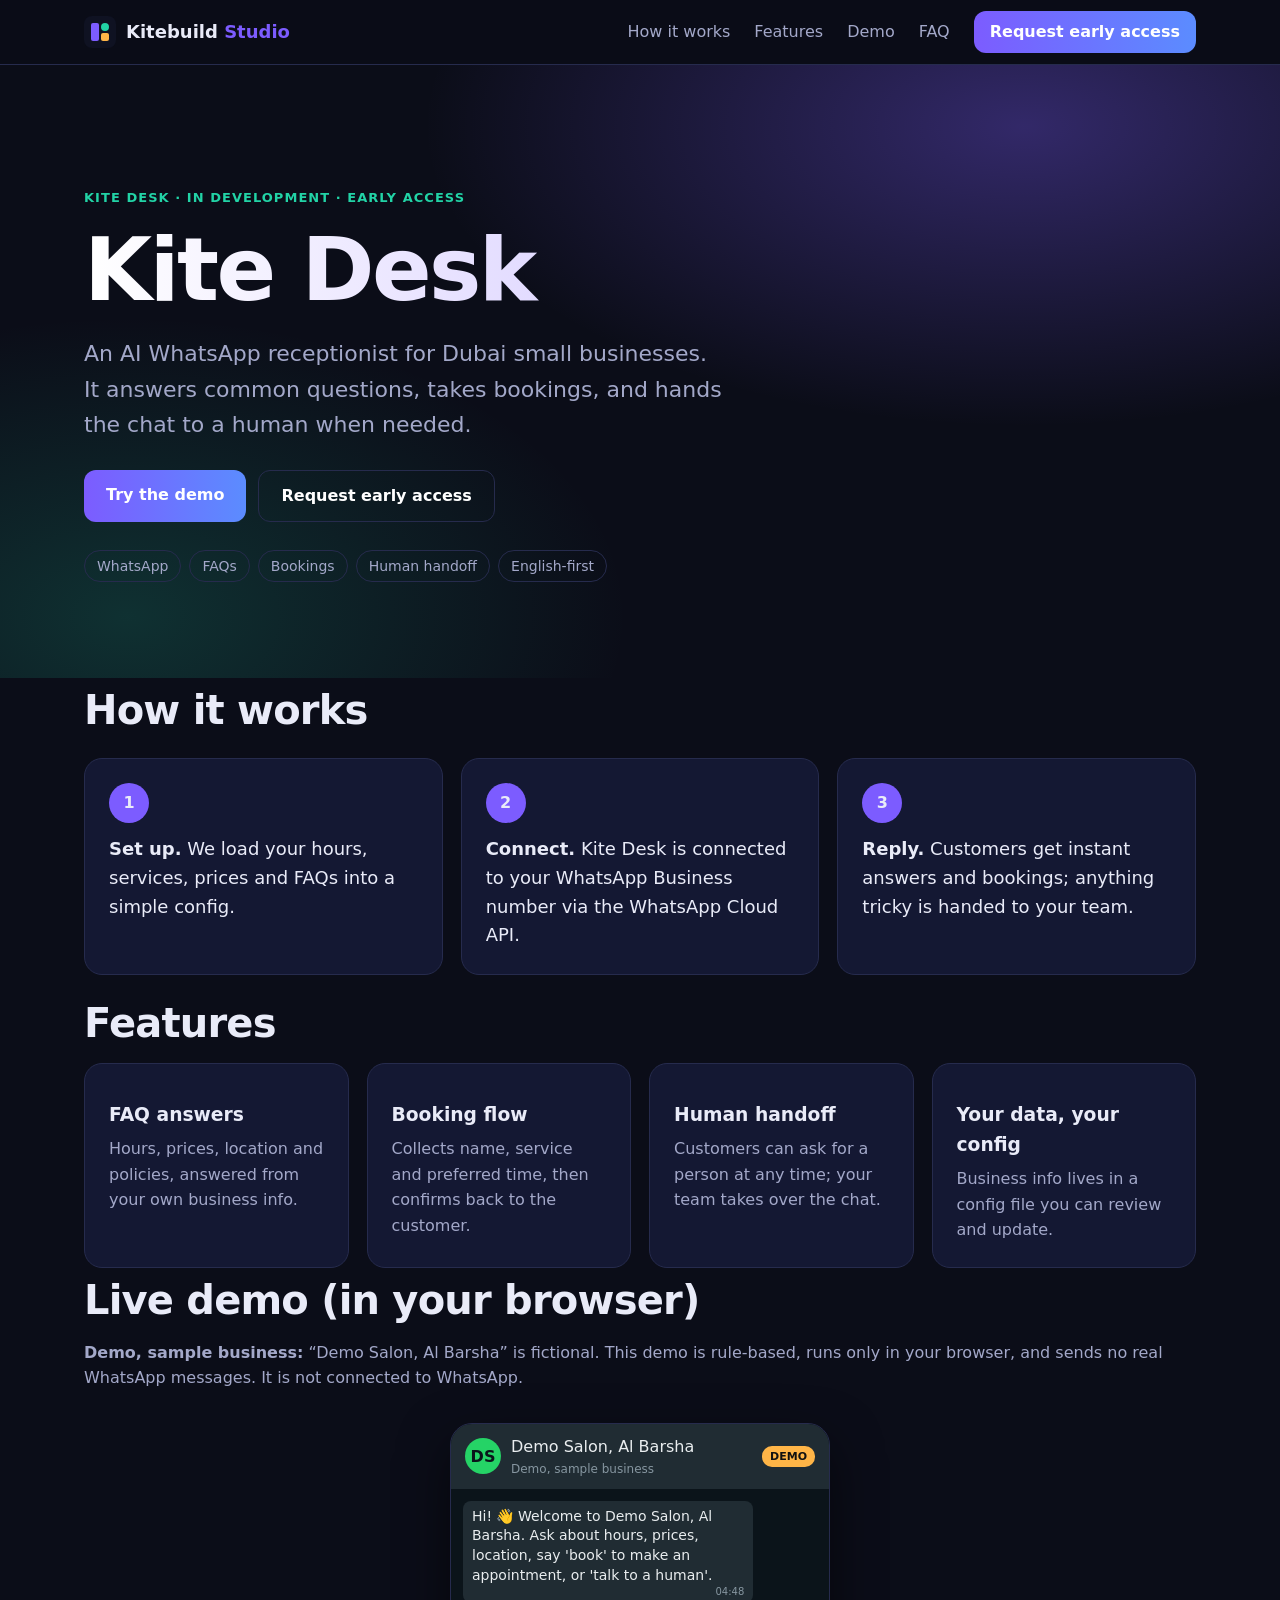
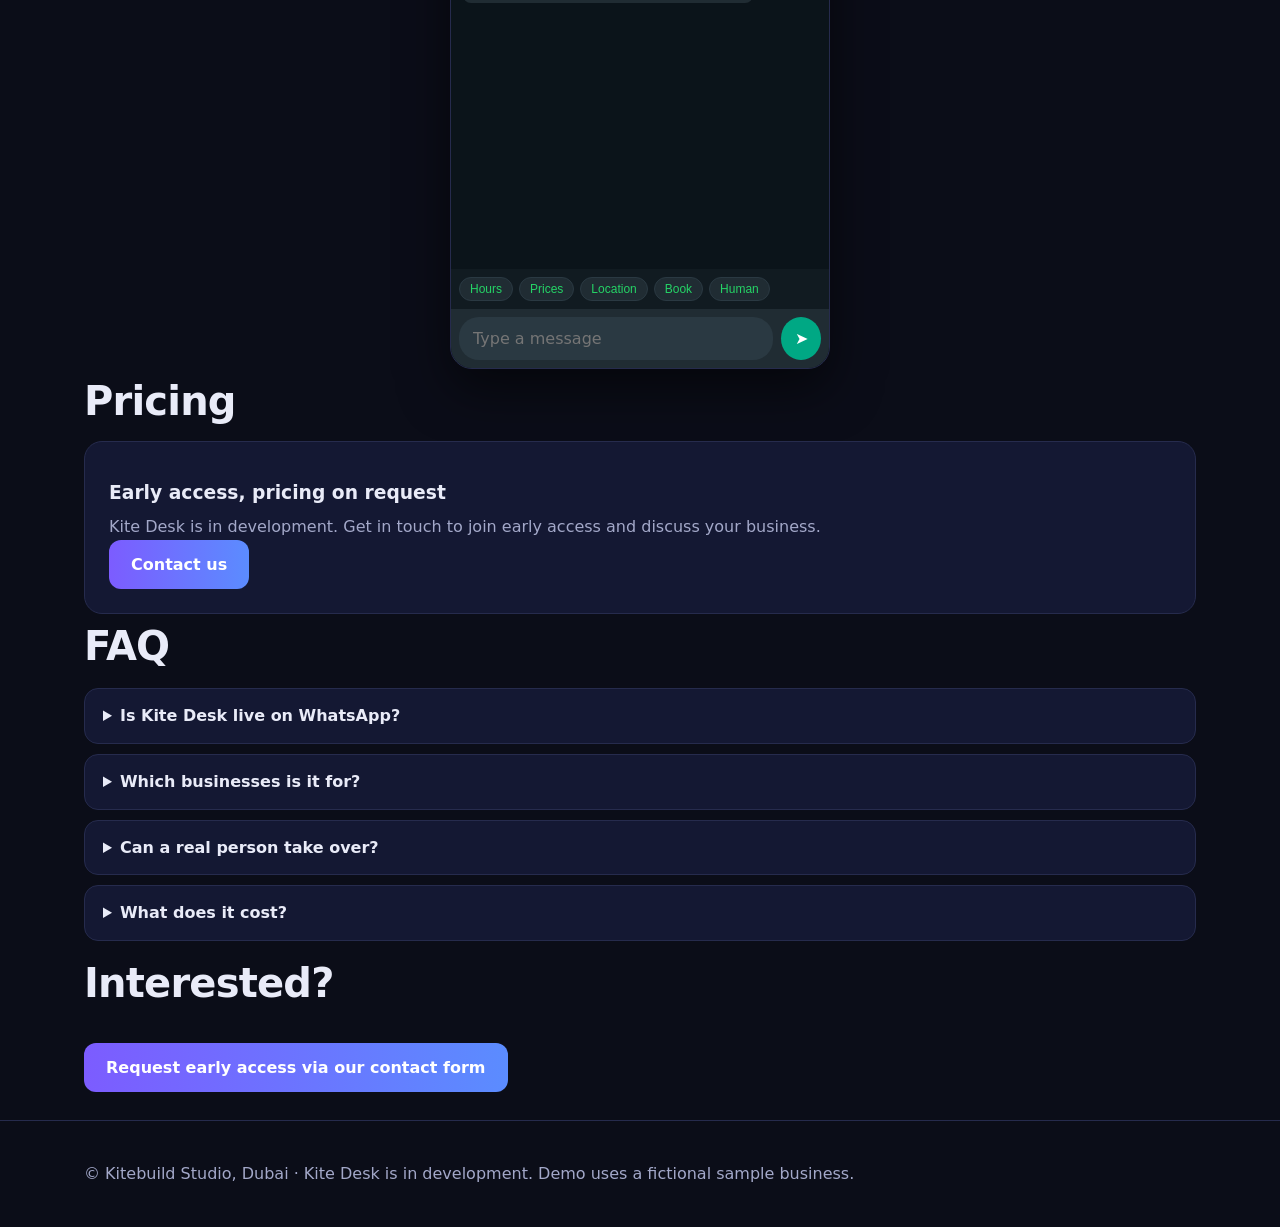
==== kite-desk/index.html @ f9557891 "Add Kite Desk product page" ====
<!doctype html><html lang="en"><head><meta charset="utf-8"><meta name="viewport" content="width=device-width,initial-scale=1">
<title>Kite Desk: AI WhatsApp receptionist (early access) | Kitebuild Studio</title>
<meta name="description" content="Kite Desk by Kitebuild Studio: an AI WhatsApp receptionist for Dubai small businesses. In development, early access.">
<link rel="icon" href="../favicon.svg" type="image/svg+xml"><link rel="stylesheet" href="../assets/style.css"><link rel="stylesheet" href="demo.css">
</head><body>
<a class="skip" href="#main">Skip to content</a>
<header class="nav"><div class="wrap navin">
 <a href="../" class="brand" aria-label="Kitebuild Studio home"><img src="../assets/mark.svg" alt="" width="32" height="32"><span>Kitebuild <b>Studio</b></span></a>
 <nav id="links" aria-label="Main"><a href="#how">How it works</a><a href="#features">Features</a><a href="#demo">Demo</a><a href="#faq">FAQ</a><a class="btn sm" href="../#contact">Request early access</a></nav>
</div></header>
<main id="main">
<section class="hero"><div class="wrap">
 <p class="eyebrow">Kite Desk · In development · Early access</p>
 <h1>Kite Desk</h1>
 <p class="lead">An AI WhatsApp receptionist for Dubai small businesses. It answers common questions, takes bookings, and hands the chat to a human when needed.</p>
 <div class="ctas"><a class="btn" href="#demo">Try the demo</a><a class="btn ghost" href="../#contact">Request early access</a></div>
 <ul class="chips"><li>WhatsApp</li><li>FAQs</li><li>Bookings</li><li>Human handoff</li><li>English-first</li></ul>
</div></section>
<section id="how" class="wrap"><h2>How it works</h2>
<ol class="steps"><li><b>1</b><p><strong>Set up.</strong> We load your hours, services, prices and FAQs into a simple config.</p></li><li><b>2</b><p><strong>Connect.</strong> Kite Desk is connected to your WhatsApp Business number via the WhatsApp Cloud API.</p></li><li><b>3</b><p><strong>Reply.</strong> Customers get instant answers and bookings; anything tricky is handed to your team.</p></li></ol></section>
<section id="features" class="wrap"><h2>Features</h2><div class="grid">
<article class="card"><h3>FAQ answers</h3><p>Hours, prices, location and policies, answered from your own business info.</p></article>
<article class="card"><h3>Booking flow</h3><p>Collects name, service and preferred time, then confirms back to the customer.</p></article>
<article class="card"><h3>Human handoff</h3><p>Customers can ask for a person at any time; your team takes over the chat.</p></article>
<article class="card"><h3>Your data, your config</h3><p>Business info lives in a config file you can review and update.</p></article>
</div></section>
<section id="demo" class="wrap"><h2>Live demo (in your browser)</h2>
<p class="sub"><b>Demo, sample business:</b> “Demo Salon, Al Barsha” is fictional. This demo is rule-based, runs only in your browser, and sends no real WhatsApp messages. It is not connected to WhatsApp.</p>
<div class="kd-phone" role="region" aria-label="Kite Desk chat demo">
 <div class="kd-head"><div class="kd-av">DS</div><div>Demo Salon, Al Barsha<small>Demo, sample business</small></div><span class="kd-badge">DEMO</span></div>
 <div id="kd-log" aria-live="polite"></div>
 <div class="kd-quick"><button type="button" data-kd-quick="What are your hours?">Hours</button><button type="button" data-kd-quick="Prices?">Prices</button><button type="button" data-kd-quick="Where are you located?">Location</button><button type="button" data-kd-quick="I want to book">Book</button><button type="button" data-kd-quick="Talk to a human">Human</button></div>
 <form id="kd-form"><input id="kd-input" autocomplete="off" placeholder="Type a message" aria-label="Message"><button aria-label="Send">➤</button></form>
</div></section>
<section id="pricing" class="wrap"><h2>Pricing</h2><div class="card"><h3>Early access, pricing on request</h3><p>Kite Desk is in development. Get in touch to join early access and discuss your business.</p><p><a class="btn" href="../#contact">Contact us</a></p></div></section>
<section id="faq" class="wrap"><h2>FAQ</h2>
<details><summary>Is Kite Desk live on WhatsApp?</summary><p>Not yet. Kite Desk is in development and offered as early access. The demo above runs only in your browser.</p></details>
<details><summary>Which businesses is it for?</summary><p>Small Dubai businesses that get repeat questions and bookings on WhatsApp: salons, clinics, studios, workshops.</p></details>
<details><summary>Can a real person take over?</summary><p>Yes. Handoff to a human is a core feature.</p></details>
<details><summary>What does it cost?</summary><p>Early access, pricing on request.</p></details>
</section>
<section class="wrap"><h2>Interested?</h2><p class="ctas"><a class="btn" href="../#contact">Request early access via our contact form</a></p></section>
</main>
<footer class="foot"><div class="wrap"><p>© Kitebuild Studio, Dubai · Kite Desk is in development. Demo uses a fictional sample business.</p></div></footer>
<script src="demo.js"></script></body></html>
---- assets/style.css ----
:root{--bg:#0b0d18;--p:#141833;--l:#262b4d;--t:#e9ebf8;--m:#a3a8c9;--a:#7c5cff;--g:#22d3a6;--o:#ffb547}
*{box-sizing:border-box}html{scroll-behavior:smooth}
body{margin:0;font:16px/1.6 system-ui,-apple-system,"Segoe UI",Inter,Roboto,sans-serif;background:var(--bg);color:var(--t)}
a{color:var(--g)}img{max-width:100%;height:auto;display:block}
.wrap{max-width:1160px;margin:0 auto;padding:0 24px}
.skip{position:absolute;left:-999px}.skip:focus{left:8px;top:8px;background:#fff;color:#000;padding:8px;z-index:9}
:focus-visible{outline:3px solid var(--o);outline-offset:2px}
.nav{position:sticky;top:0;z-index:5;background:rgba(11,13,24,.85);backdrop-filter:blur(10px);border-bottom:1px solid var(--l)}
.navin{display:flex;align-items:center;justify-content:space-between;height:64px}
.brand{display:flex;gap:10px;align-items:center;color:var(--t);text-decoration:none;font-weight:600;font-size:18px}.brand b{color:var(--a)}
nav a{color:var(--m);text-decoration:none;margin-left:24px}nav a:hover{color:var(--t)}
.menu{display:none;background:none;border:1px solid var(--l);color:var(--t);font-size:20px;border-radius:8px;padding:4px 10px}
.btn{display:inline-block;background:linear-gradient(90deg,var(--a),#5b8cff);color:#fff!important;padding:12px 22px;border-radius:12px;text-decoration:none;font-weight:600;border:0;cursor:pointer;font-size:16px}
.btn.ghost{background:transparent;border:1px solid var(--l)}.btn.sm{padding:8px 16px}
.hero{padding:110px 0 80px;background:radial-gradient(600px 300px at 80% 10%,rgba(124,92,255,.35),transparent),radial-gradient(500px 300px at 10% 90%,rgba(34,211,166,.18),transparent)}
.eyebrow{color:var(--g);font-weight:600;letter-spacing:.08em;text-transform:uppercase;font-size:13px}
h1{font-size:clamp(44px,8vw,88px);line-height:1;margin:.2em 0;letter-spacing:-.03em;background:linear-gradient(90deg,#fff,#b9a8ff);-webkit-background-clip:text;background-clip:text;color:transparent}
.lead{font-size:clamp(18px,2.2vw,22px);color:var(--m);max-width:640px}
.ctas{display:flex;gap:12px;flex-wrap:wrap;margin:28px 0}
.chips{list-style:none;padding:0;display:flex;flex-wrap:wrap;gap:8px}.chips li{border:1px solid var(--l);border-radius:99px;padding:4px 12px;color:var(--m);font-size:14px}
section{padding:72px 0}h2{font-size:clamp(28px,4vw,40px);margin:0 0 8px;letter-spacing:-.02em}.sub{color:var(--m);margin:0 0 32px}
.grid{display:grid;grid-template-columns:repeat(auto-fill,minmax(260px,1fr));gap:18px}
.card{background:var(--p);border:1px solid var(--l);border-radius:18px;padding:24px;transition:transform .2s}.card:hover{transform:translateY(-3px)}
.card h3{margin:12px 0 6px}.card p{color:var(--m);margin:0}.card .price{margin-top:14px;color:var(--t)}.price b{color:var(--g);font-size:20px}
.ico{display:inline-grid;place-items:center;width:42px;height:42px;border-radius:12px;font-size:20px}.c1{background:rgba(124,92,255,.2)}.c2{background:rgba(34,211,166,.18)}.c3{background:rgba(255,181,71,.18)}
.gallery{display:grid;grid-template-columns:repeat(auto-fill,minmax(320px,1fr));gap:18px}
figure{margin:0;background:var(--p);border:1px solid var(--l);border-radius:18px;overflow:hidden}
figure img{aspect-ratio:16/10;object-fit:cover;object-position:top left;width:100%}
figcaption{padding:14px 18px;display:flex;justify-content:space-between;gap:8px;flex-wrap:wrap}figcaption span{color:var(--o);font-size:13px}
.steps{list-style:none;padding:0;display:grid;grid-template-columns:repeat(3,1fr);gap:18px}.steps li{background:var(--p);border:1px solid var(--l);border-radius:18px;padding:24px}
.steps b{display:inline-grid;place-items:center;width:40px;height:40px;border-radius:50%;background:var(--a)}.steps p{font-size:18px;margin:12px 0 0}
.about p{font-size:20px;max-width:760px;color:var(--m)}
.contact{display:grid;grid-template-columns:1fr 1.2fr;gap:32px}.tbd{color:var(--o)}
.form{background:var(--p);border:1px solid var(--l);border-radius:18px;padding:24px;display:grid;gap:14px}
label{display:grid;gap:6px;font-size:14px;color:var(--m)}
input,select,textarea{font:inherit;background:var(--bg);color:var(--t);border:1px solid var(--l);border-radius:10px;padding:10px 12px}
.note{font-size:13px;color:var(--o);margin:0}
.foot{border-top:1px solid var(--l);color:var(--m);padding:24px}
@media(max-width:760px){.menu{display:block}nav{display:none;position:absolute;top:64px;left:0;right:0;background:var(--bg);border-bottom:1px solid var(--l);padding:12px 24px}nav.open{display:grid;gap:12px}nav a{margin:0}
.steps,.contact{grid-template-columns:1fr}.hero{padding:64px 0 40px}section{padding:48px 0}.gallery{grid-template-columns:1fr}}
@media(prefers-reduced-motion:reduce){html{scroll-behavior:auto}.card{transition:none}}
---- kite-desk/demo.css ----
.kd-phone{max-width:380px;margin:0 auto;border-radius:22px;overflow:hidden;border:1px solid var(--l,#262b4d);background:#0b141a;box-shadow:0 20px 50px #0008;font-family:system-ui,sans-serif}
.kd-head{background:#202c33;color:#e9edef;padding:10px 14px;display:flex;gap:10px;align-items:center}
.kd-av{width:36px;height:36px;border-radius:50%;background:#25d366;color:#0b141a;display:grid;place-items:center;font-weight:700}
.kd-head small{display:block;color:#8696a0;font-size:12px}
.kd-badge{margin-left:auto;background:#ffb547;color:#111;font-size:11px;font-weight:700;padding:2px 8px;border-radius:10px}
#kd-log{height:380px;overflow-y:auto;padding:12px;background:#0b141a;display:flex;flex-direction:column;gap:6px}
.kd-msg{max-width:82%;padding:6px 9px 4px;border-radius:8px;color:#e9edef;font-size:14px;white-space:pre-line;line-height:1.4}
.kd-msg small{display:block;text-align:right;font-size:10px;color:#8696a0}
.kd-msg.bot{background:#202c33;align-self:flex-start}.kd-msg.me{background:#005c4b;align-self:flex-end}
.kd-quick{display:flex;flex-wrap:wrap;gap:6px;padding:8px;background:#111b21}
.kd-quick button{background:#202c33;color:#25d366;border:1px solid #2a3942;border-radius:14px;padding:4px 10px;font-size:12px;cursor:pointer}
#kd-form{display:flex;gap:8px;padding:8px;background:#202c33}
#kd-input{flex:1;border-radius:20px;border:0;padding:9px 14px;background:#2a3942;color:#e9edef}
#kd-form button{border:0;border-radius:50%;width:40px;background:#00a884;color:#fff;font-size:16px;cursor:pointer}
#faq details{background:var(--p);border:1px solid var(--l);border-radius:14px;padding:14px 18px;margin:10px 0}#faq summary{cursor:pointer;font-weight:600}
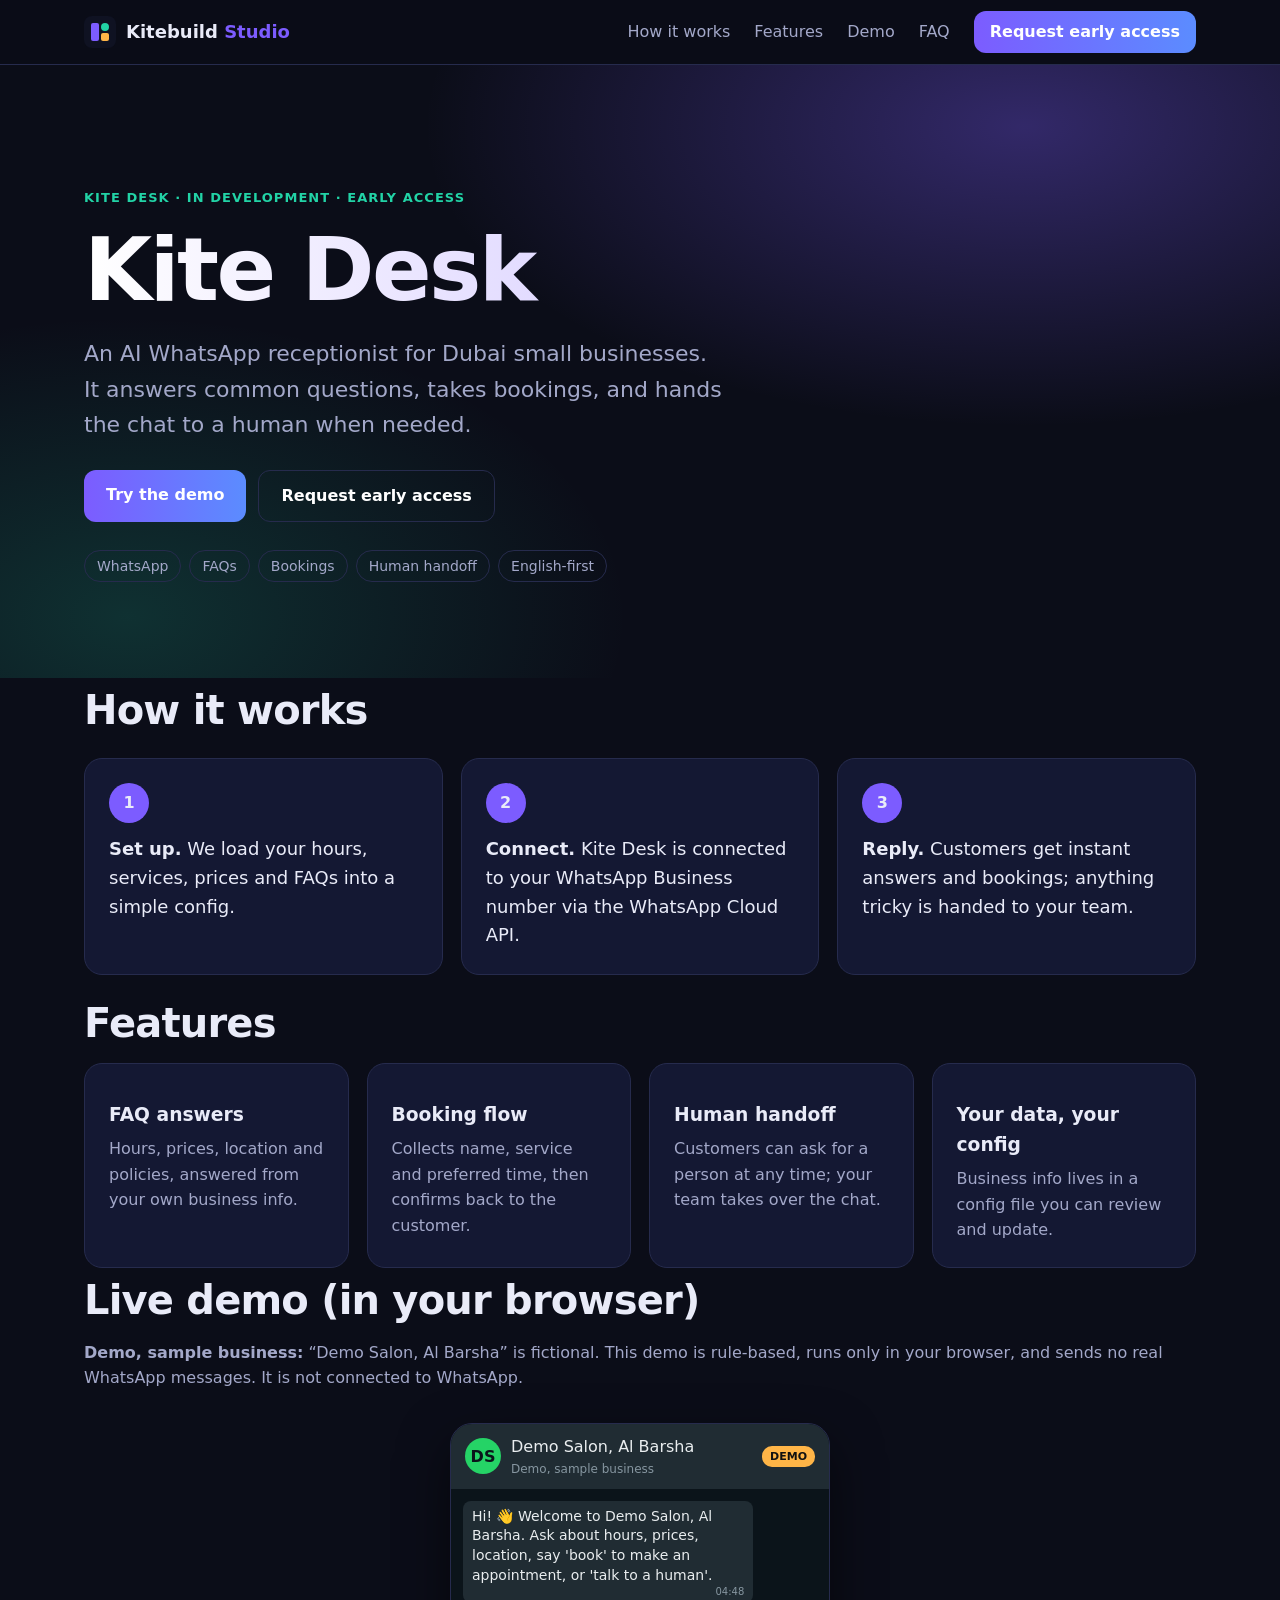
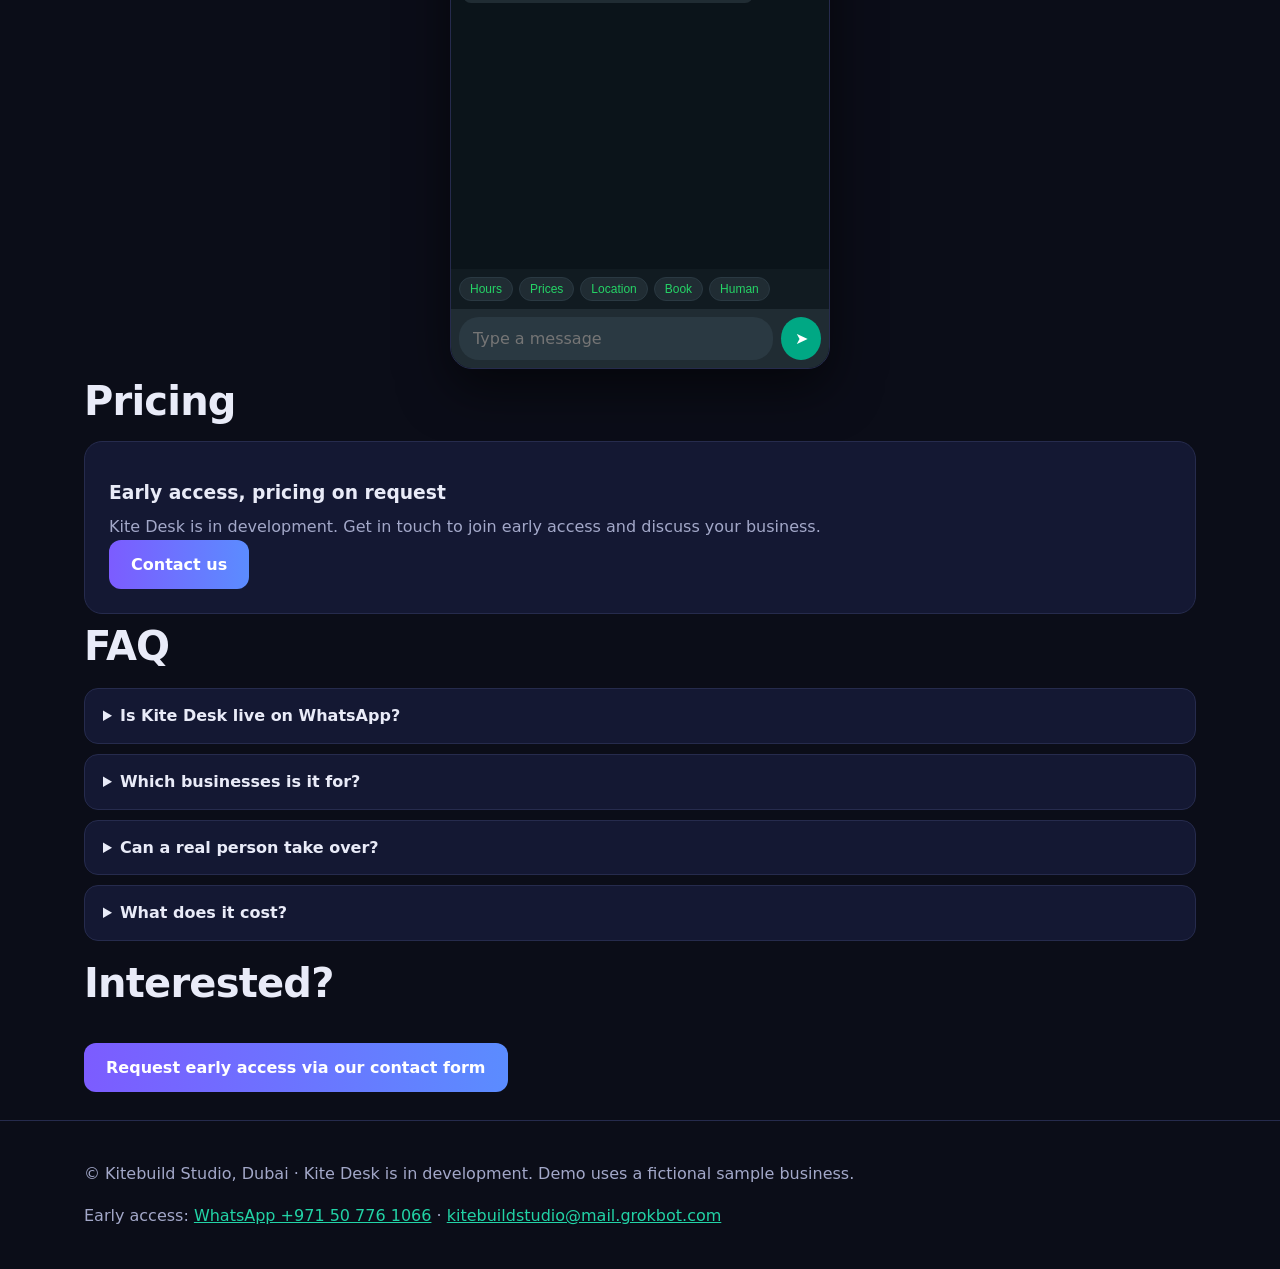
==== commit 245cc278: "Add WhatsApp and email contact" ====
--- a/kite-desk/index.html
+++ b/kite-desk/index.html
@@ -41,5 +41,7 @@
 </section>
 <section class="wrap"><h2>Interested?</h2><p class="ctas"><a class="btn" href="../#contact">Request early access via our contact form</a></p></section>
 </main>
-<footer class="foot"><div class="wrap"><p>© Kitebuild Studio, Dubai · Kite Desk is in development. Demo uses a fictional sample business.</p></div></footer>
+<footer class="foot"><div class="wrap"><p>© Kitebuild Studio, Dubai · Kite Desk is in development. Demo uses a fictional sample business.</p><p>Early access: <a href="https://wa.me/971507761066?text=Hi%20Kitebuild%20Studio%2C%20I%27m%20interested%20in%20Kite%20Desk%20early%20access" target="_blank" rel="noopener">WhatsApp +971 50 776 1066</a> · <a href="mailto:kitebuildstudio@mail.grokbot.com">kitebuildstudio@mail.grokbot.com</a></p></div></footer>
+<a class="wa-fab" href="https://wa.me/971507761066?text=Hi%20Kitebuild%20Studio%2C%20I%27d%20like%20a%20quote" target="_blank" rel="noopener" aria-label="Chat on WhatsApp"><svg viewBox="0 0 24 24" width="22" height="22" aria-hidden="true"><path fill="currentColor" d="M12 2a10 10 0 0 0-8.6 15.1L2 22l5-1.3A10 10 0 1 0 12 2zm5.3 14.1c-.2.6-1.3 1.2-1.8 1.2-.5.1-1 .2-3.3-.7-2.8-1.1-4.5-4-4.7-4.2-.1-.2-1.1-1.5-1.1-2.8s.7-2 1-2.3c.2-.3.5-.3.7-.3h.5c.2 0 .4 0 .6.5l.8 2c.1.2.1.4 0 .5l-.4.6-.4.4c-.1.2-.3.3-.1.6.2.3.8 1.3 1.7 2.1 1.2 1 2.1 1.3 2.4 1.5.3.1.5.1.6-.1l.9-1.1c.2-.3.4-.2.7-.1l1.9.9c.3.1.5.2.5.3.1.2.1.7-.1 1.3z"/></svg></a>
+
 <script src="demo.js"></script></body></html>
--- a/assets/style.css
+++ b/assets/style.css
@@ -30,7 +30,7 @@
 .steps{list-style:none;padding:0;display:grid;grid-template-columns:repeat(3,1fr);gap:18px}.steps li{background:var(--p);border:1px solid var(--l);border-radius:18px;padding:24px}
 .steps b{display:inline-grid;place-items:center;width:40px;height:40px;border-radius:50%;background:var(--a)}.steps p{font-size:18px;margin:12px 0 0}
 .about p{font-size:20px;max-width:760px;color:var(--m)}
-.contact{display:grid;grid-template-columns:1fr 1.2fr;gap:32px}.tbd{color:var(--o)}
+.contact{display:grid;grid-template-columns:1fr 1.2fr;gap:32px}
 .form{background:var(--p);border:1px solid var(--l);border-radius:18px;padding:24px;display:grid;gap:14px}
 label{display:grid;gap:6px;font-size:14px;color:var(--m)}
 input,select,textarea{font:inherit;background:var(--bg);color:var(--t);border:1px solid var(--l);border-radius:10px;padding:10px 12px}
@@ -39,3 +39,7 @@
 @media(max-width:760px){.menu{display:block}nav{display:none;position:absolute;top:64px;left:0;right:0;background:var(--bg);border-bottom:1px solid var(--l);padding:12px 24px}nav.open{display:grid;gap:12px}nav a{margin:0}
 .steps,.contact{grid-template-columns:1fr}.hero{padding:64px 0 40px}section{padding:48px 0}.gallery{grid-template-columns:1fr}}
 @media(prefers-reduced-motion:reduce){html{scroll-behavior:auto}.card{transition:none}}
+
+.btn.wa{background:#25D366;color:#fff;border-color:#25D366;display:inline-flex;align-items:center;gap:8px}.btn.wa svg{flex:none}
+.wa-fab{display:none;position:fixed;right:16px;bottom:16px;z-index:50;width:56px;height:56px;border-radius:50%;background:#25D366;color:#fff;align-items:center;justify-content:center;box-shadow:0 4px 14px rgba(0,0,0,.3)}.wa-fab svg{width:30px;height:30px}
+@media(max-width:760px){.wa-fab{display:flex}}
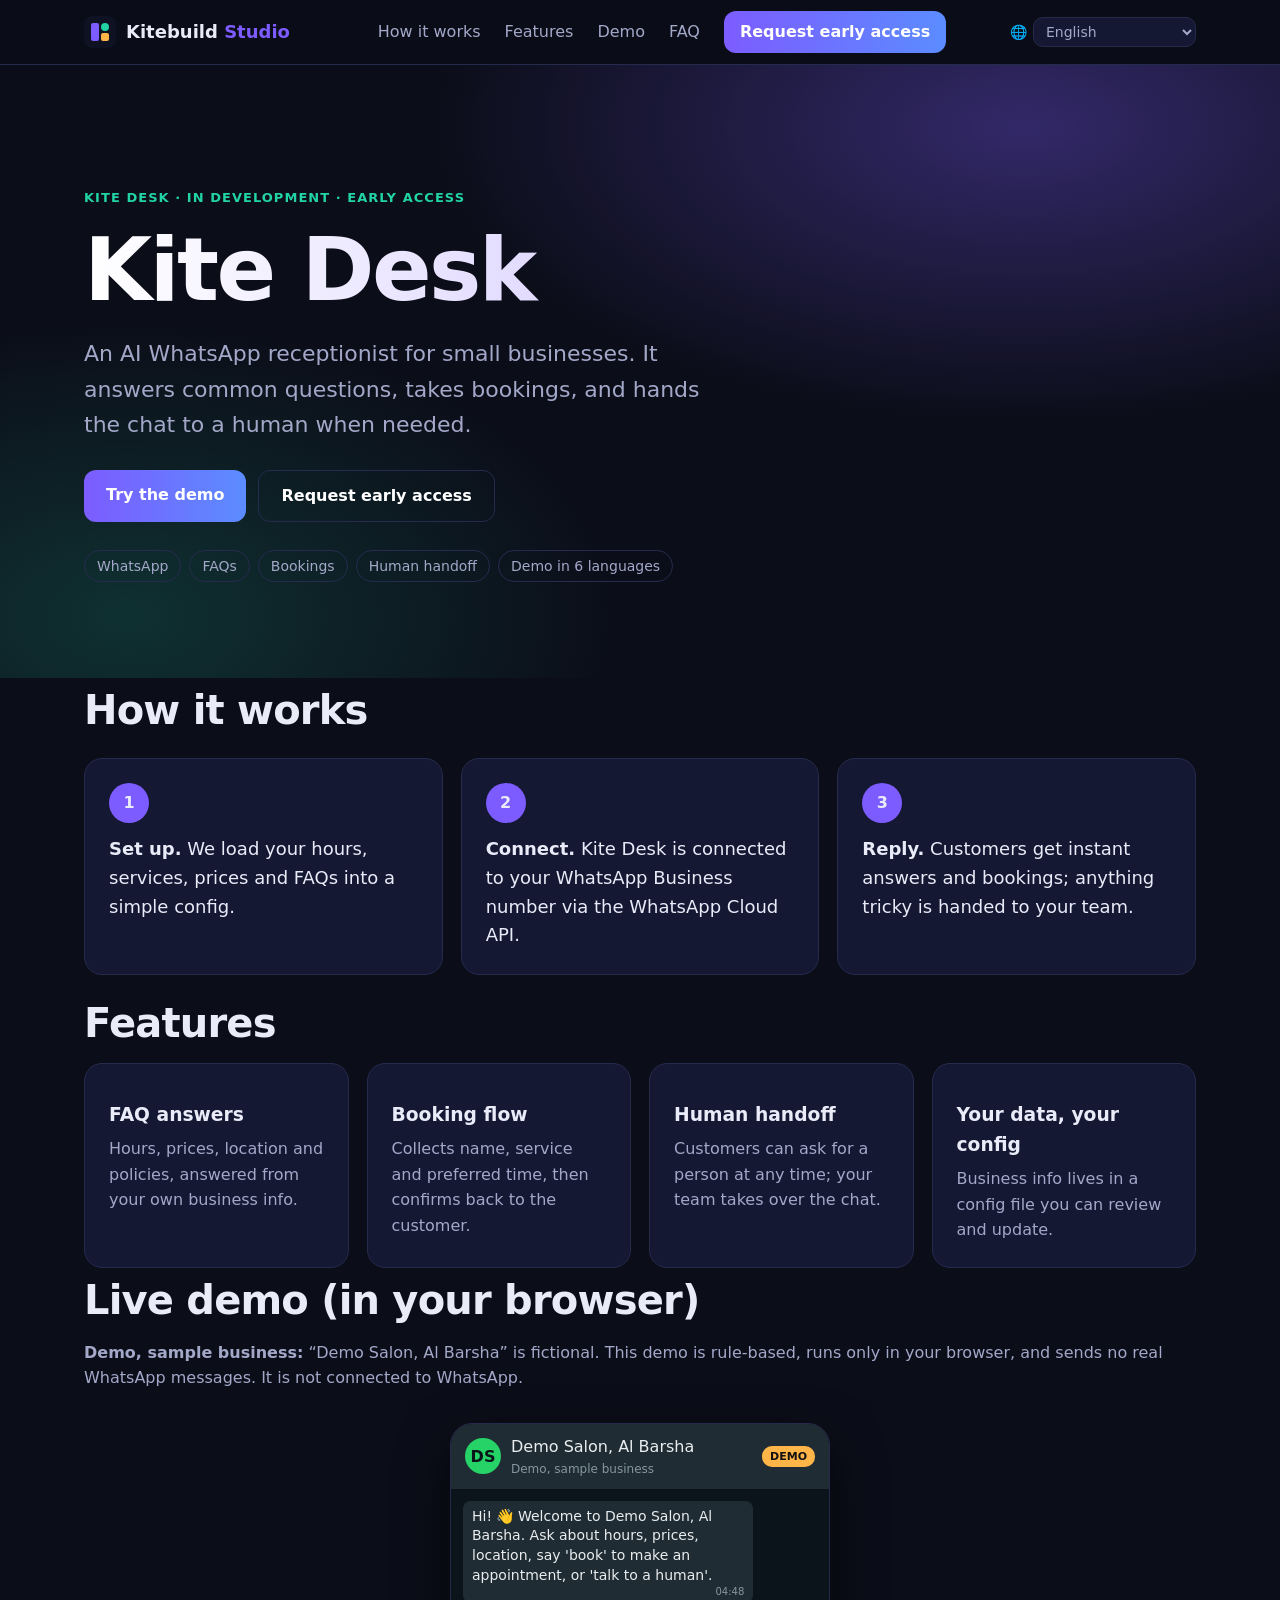
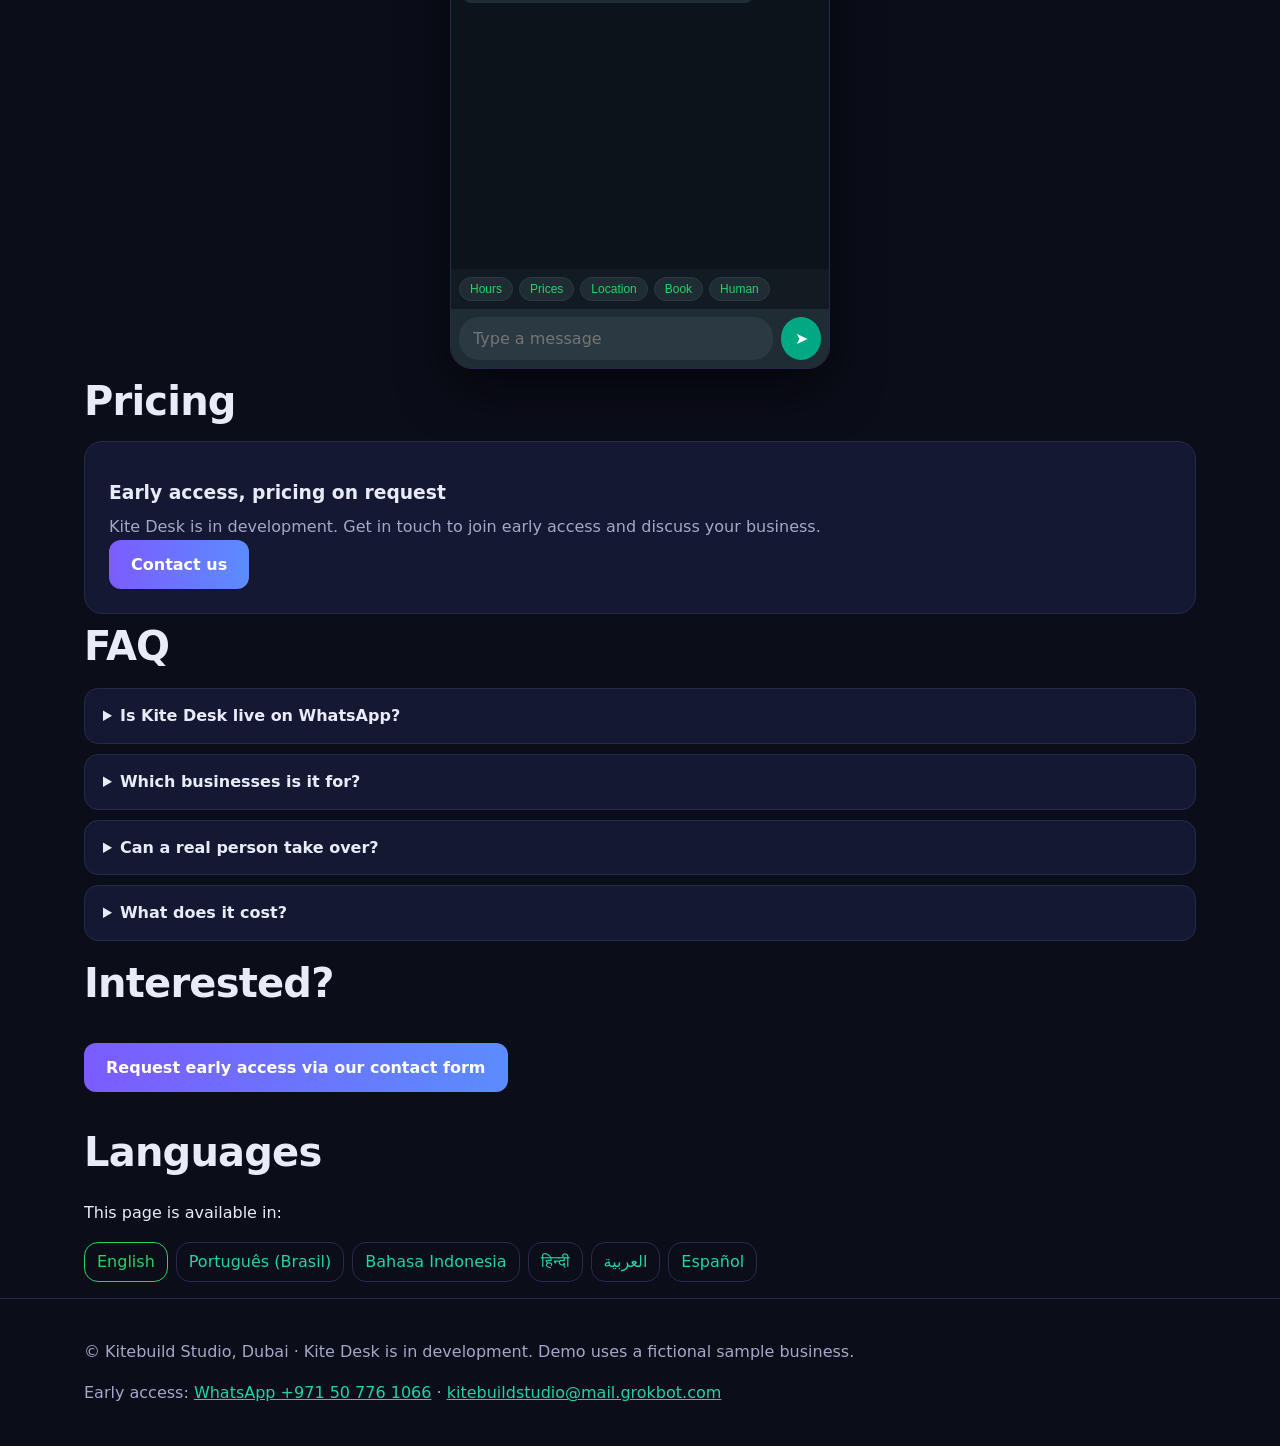
==== commit 772fc35d: "Kite Desk: 6-language page + multilingual demo, hreflang, ?lang URLs, RTL" ====
--- a/kite-desk/index.html
+++ b/kite-desk/index.html
@@ -1,47 +1,51 @@
-<!doctype html><html lang="en"><head><meta charset="utf-8"><meta name="viewport" content="width=device-width,initial-scale=1">
+<!doctype html><html lang="en" dir="ltr"><head><meta charset="utf-8"><meta name="viewport" content="width=device-width,initial-scale=1">
 <title>Kite Desk: AI WhatsApp receptionist (early access) | Kitebuild Studio</title>
-<meta name="description" content="Kite Desk by Kitebuild Studio: an AI WhatsApp receptionist for Dubai small businesses. In development, early access.">
+<meta name="description" content="Kite Desk by Kitebuild Studio: an AI WhatsApp receptionist for small businesses. In development, early access.">
+<link rel="canonical" href="https://aaron11998.github.io/kitebuild-studio/kite-desk/">
+<link rel="alternate" hreflang="en" href="https://aaron11998.github.io/kitebuild-studio/kite-desk/">
+<link rel="alternate" hreflang="pt-BR" href="https://aaron11998.github.io/kitebuild-studio/kite-desk/?lang=pt-BR">
+<link rel="alternate" hreflang="id" href="https://aaron11998.github.io/kitebuild-studio/kite-desk/?lang=id">
+<link rel="alternate" hreflang="hi" href="https://aaron11998.github.io/kitebuild-studio/kite-desk/?lang=hi">
+<link rel="alternate" hreflang="ar" href="https://aaron11998.github.io/kitebuild-studio/kite-desk/?lang=ar">
+<link rel="alternate" hreflang="es" href="https://aaron11998.github.io/kitebuild-studio/kite-desk/?lang=es">
+<link rel="alternate" hreflang="x-default" href="https://aaron11998.github.io/kitebuild-studio/kite-desk/">
 <link rel="icon" href="../favicon.svg" type="image/svg+xml"><link rel="stylesheet" href="../assets/style.css"><link rel="stylesheet" href="demo.css">
 </head><body>
-<a class="skip" href="#main">Skip to content</a>
+<a class="skip" href="#main" data-i18n="skip">Skip to content</a>
 <header class="nav"><div class="wrap navin">
  <a href="../" class="brand" aria-label="Kitebuild Studio home"><img src="../assets/mark.svg" alt="" width="32" height="32"><span>Kitebuild <b>Studio</b></span></a>
- <nav id="links" aria-label="Main"><a href="#how">How it works</a><a href="#features">Features</a><a href="#demo">Demo</a><a href="#faq">FAQ</a><a class="btn sm" href="../#contact">Request early access</a></nav>
+ <nav id="links" aria-label="Main"><a href="#how" data-i18n="nav_how">How it works</a><a href="#features" data-i18n="nav_features">Features</a><a href="#demo" data-i18n="nav_demo">Demo</a><a href="#faq" data-i18n="nav_faq">FAQ</a><a class="btn sm" href="../#contact" data-i18n="cta_early">Request early access</a>
+</nav>
+ <label class="kd-langsel"><span aria-hidden="true">🌐</span><span class="vh" data-i18n="lang_label" style="position:absolute;width:1px;height:1px;overflow:hidden;clip:rect(0 0 0 0)">Language</span><select id="kd-lang"></select></label>
 </div></header>
 <main id="main">
 <section class="hero"><div class="wrap">
- <p class="eyebrow">Kite Desk · In development · Early access</p>
+ <p class="eyebrow" data-i18n="eyebrow">Kite Desk · In development · Early access</p>
  <h1>Kite Desk</h1>
- <p class="lead">An AI WhatsApp receptionist for Dubai small businesses. It answers common questions, takes bookings, and hands the chat to a human when needed.</p>
- <div class="ctas"><a class="btn" href="#demo">Try the demo</a><a class="btn ghost" href="../#contact">Request early access</a></div>
- <ul class="chips"><li>WhatsApp</li><li>FAQs</li><li>Bookings</li><li>Human handoff</li><li>English-first</li></ul>
+ <p class="lead" data-i18n="lead">An AI WhatsApp receptionist for small businesses. It answers common questions, takes bookings, and hands the chat to a human when needed.</p>
+ <div class="ctas"><a class="btn" href="#demo" data-i18n="cta_demo">Try the demo</a><a class="btn ghost" href="../#contact" data-i18n="cta_early">Request early access</a></div>
+ <ul class="chips"><li data-i18n="chip0">WhatsApp</li><li data-i18n="chip1">FAQs</li><li data-i18n="chip2">Bookings</li><li data-i18n="chip3">Human handoff</li><li data-i18n="chip4">Demo in 6 languages</li></ul>
 </div></section>
-<section id="how" class="wrap"><h2>How it works</h2>
-<ol class="steps"><li><b>1</b><p><strong>Set up.</strong> We load your hours, services, prices and FAQs into a simple config.</p></li><li><b>2</b><p><strong>Connect.</strong> Kite Desk is connected to your WhatsApp Business number via the WhatsApp Cloud API.</p></li><li><b>3</b><p><strong>Reply.</strong> Customers get instant answers and bookings; anything tricky is handed to your team.</p></li></ol></section>
-<section id="features" class="wrap"><h2>Features</h2><div class="grid">
-<article class="card"><h3>FAQ answers</h3><p>Hours, prices, location and policies, answered from your own business info.</p></article>
-<article class="card"><h3>Booking flow</h3><p>Collects name, service and preferred time, then confirms back to the customer.</p></article>
-<article class="card"><h3>Human handoff</h3><p>Customers can ask for a person at any time; your team takes over the chat.</p></article>
-<article class="card"><h3>Your data, your config</h3><p>Business info lives in a config file you can review and update.</p></article>
+<section id="how" class="wrap"><h2 data-i18n="how_h">How it works</h2>
+<ol class="steps"><li><b>1</b><p data-i18n-html="step1"><strong>Set up.</strong> We load your hours, services, prices and FAQs into a simple config.</p></li><li><b>2</b><p data-i18n-html="step2"><strong>Connect.</strong> Kite Desk is connected to your WhatsApp Business number via the WhatsApp Cloud API.</p></li><li><b>3</b><p data-i18n-html="step3"><strong>Reply.</strong> Customers get instant answers and bookings; anything tricky is handed to your team.</p></li></ol></section>
+<section id="features" class="wrap"><h2 data-i18n="feat_h">Features</h2><div class="grid">
+<article class="card"><h3 data-i18n="f1h">FAQ answers</h3><p data-i18n="f1p">Hours, prices, location and policies, answered from your own business info.</p></article><article class="card"><h3 data-i18n="f2h">Booking flow</h3><p data-i18n="f2p">Collects name, service and preferred time, then confirms back to the customer.</p></article><article class="card"><h3 data-i18n="f3h">Human handoff</h3><p data-i18n="f3p">Customers can ask for a person at any time; your team takes over the chat.</p></article><article class="card"><h3 data-i18n="f4h">Your data, your config</h3><p data-i18n="f4p">Business info lives in a config file you can review and update.</p></article>
 </div></section>
-<section id="demo" class="wrap"><h2>Live demo (in your browser)</h2>
-<p class="sub"><b>Demo, sample business:</b> “Demo Salon, Al Barsha” is fictional. This demo is rule-based, runs only in your browser, and sends no real WhatsApp messages. It is not connected to WhatsApp.</p>
-<div class="kd-phone" role="region" aria-label="Kite Desk chat demo">
- <div class="kd-head"><div class="kd-av">DS</div><div>Demo Salon, Al Barsha<small>Demo, sample business</small></div><span class="kd-badge">DEMO</span></div>
+<section id="demo" class="wrap"><h2 data-i18n="demo_h">Live demo (in your browser)</h2>
+<p class="sub" data-i18n-html="demo_sub"><b>Demo, sample business:</b> “Demo Salon, Al Barsha” is fictional. This demo is rule-based, runs only in your browser, and sends no real WhatsApp messages. It is not connected to WhatsApp.</p>
+<div class="kd-phone" role="region" data-i18n-attr="aria-label:demo_region" aria-label="Kite Desk chat demo">
+ <div class="kd-head"><div class="kd-av" id="kd-av">DS</div><div><span id="kd-biz">Demo Salon, Al Barsha</span><small data-i18n="demo_tag">Demo, sample business</small></div><span class="kd-badge" data-i18n="demo_badge">DEMO</span></div>
  <div id="kd-log" aria-live="polite"></div>
  <div class="kd-quick"><button type="button" data-kd-quick="What are your hours?">Hours</button><button type="button" data-kd-quick="Prices?">Prices</button><button type="button" data-kd-quick="Where are you located?">Location</button><button type="button" data-kd-quick="I want to book">Book</button><button type="button" data-kd-quick="Talk to a human">Human</button></div>
- <form id="kd-form"><input id="kd-input" autocomplete="off" placeholder="Type a message" aria-label="Message"><button aria-label="Send">➤</button></form>
+ <form id="kd-form"><input id="kd-input" autocomplete="off" dir="auto" data-i18n-attr="placeholder:placeholder;aria-label:placeholder" placeholder="Type a message" aria-label="Message"><button data-i18n-attr="aria-label:send" aria-label="Send">➤</button></form>
 </div></section>
-<section id="pricing" class="wrap"><h2>Pricing</h2><div class="card"><h3>Early access, pricing on request</h3><p>Kite Desk is in development. Get in touch to join early access and discuss your business.</p><p><a class="btn" href="../#contact">Contact us</a></p></div></section>
-<section id="faq" class="wrap"><h2>FAQ</h2>
-<details><summary>Is Kite Desk live on WhatsApp?</summary><p>Not yet. Kite Desk is in development and offered as early access. The demo above runs only in your browser.</p></details>
-<details><summary>Which businesses is it for?</summary><p>Small Dubai businesses that get repeat questions and bookings on WhatsApp: salons, clinics, studios, workshops.</p></details>
-<details><summary>Can a real person take over?</summary><p>Yes. Handoff to a human is a core feature.</p></details>
-<details><summary>What does it cost?</summary><p>Early access, pricing on request.</p></details>
+<section id="pricing" class="wrap"><h2 data-i18n="pricing_h">Pricing</h2><div class="card"><h3 data-i18n="pricing_ch">Early access, pricing on request</h3><p data-i18n="pricing_p">Kite Desk is in development. Get in touch to join early access and discuss your business.</p><p><a class="btn" href="../#contact" data-i18n="contact_btn">Contact us</a></p></div></section>
+<section id="faq" class="wrap"><h2 data-i18n="faq_h">FAQ</h2>
+<details><summary data-i18n="q1">Is Kite Desk live on WhatsApp?</summary><p data-i18n="a1">Not yet. Kite Desk is in development and offered as early access. The demo above runs only in your browser.</p></details><details><summary data-i18n="q2">Which businesses is it for?</summary><p data-i18n="a2">Small businesses that get repeat questions and bookings on WhatsApp: salons, clinics, studios, workshops.</p></details><details><summary data-i18n="q3">Can a real person take over?</summary><p data-i18n="a3">Yes. Handoff to a human is a core feature.</p></details><details><summary data-i18n="q4">What does it cost?</summary><p data-i18n="a4">Early access, pricing on request.</p></details>
 </section>
-<section class="wrap"><h2>Interested?</h2><p class="ctas"><a class="btn" href="../#contact">Request early access via our contact form</a></p></section>
+<section class="wrap"><h2 data-i18n="int_h">Interested?</h2><p class="ctas"><a class="btn" href="../#contact" data-i18n="int_btn">Request early access via our contact form</a></p></section>
+<section id="langs" class="wrap"><h2 data-i18n="langs_h">Languages</h2><p data-i18n="langs_p">This page is available in:</p><ul><li><a href="./" hreflang="en" lang="en">English</a></li><li><a href="./?lang=pt-BR" hreflang="pt-BR" lang="pt-BR">Português (Brasil)</a></li><li><a href="./?lang=id" hreflang="id" lang="id">Bahasa Indonesia</a></li><li><a href="./?lang=hi" hreflang="hi" lang="hi">हिन्दी</a></li><li><a href="./?lang=ar" hreflang="ar" lang="ar">العربية</a></li><li><a href="./?lang=es" hreflang="es" lang="es">Español</a></li></ul></section>
 </main>
-<footer class="foot"><div class="wrap"><p>© Kitebuild Studio, Dubai · Kite Desk is in development. Demo uses a fictional sample business.</p><p>Early access: <a href="https://wa.me/971507761066?text=Hi%20Kitebuild%20Studio%2C%20I%27m%20interested%20in%20Kite%20Desk%20early%20access" target="_blank" rel="noopener">WhatsApp +971 50 776 1066</a> · <a href="mailto:kitebuildstudio@mail.grokbot.com">kitebuildstudio@mail.grokbot.com</a></p></div></footer>
-<a class="wa-fab" href="https://wa.me/971507761066?text=Hi%20Kitebuild%20Studio%2C%20I%27d%20like%20a%20quote" target="_blank" rel="noopener" aria-label="Chat on WhatsApp"><svg viewBox="0 0 24 24" width="22" height="22" aria-hidden="true"><path fill="currentColor" d="M12 2a10 10 0 0 0-8.6 15.1L2 22l5-1.3A10 10 0 1 0 12 2zm5.3 14.1c-.2.6-1.3 1.2-1.8 1.2-.5.1-1 .2-3.3-.7-2.8-1.1-4.5-4-4.7-4.2-.1-.2-1.1-1.5-1.1-2.8s.7-2 1-2.3c.2-.3.5-.3.7-.3h.5c.2 0 .4 0 .6.5l.8 2c.1.2.1.4 0 .5l-.4.6-.4.4c-.1.2-.3.3-.1.6.2.3.8 1.3 1.7 2.1 1.2 1 2.1 1.3 2.4 1.5.3.1.5.1.6-.1l.9-1.1c.2-.3.4-.2.7-.1l1.9.9c.3.1.5.2.5.3.1.2.1.7-.1 1.3z"/></svg></a>
-
-<script src="demo.js"></script></body></html>
+<footer class="foot"><div class="wrap"><p data-i18n="foot">© Kitebuild Studio, Dubai · Kite Desk is in development. Demo uses a fictional sample business.</p><p><span data-i18n="foot_early">Early access:</span> <a data-wa href="https://wa.me/971507761066" target="_blank" rel="noopener"><bdi dir="ltr">WhatsApp +971 50 776 1066</bdi></a> · <a href="mailto:kitebuildstudio@mail.grokbot.com">kitebuildstudio@mail.grokbot.com</a></p></div></footer>
+<a class="wa-fab" data-wa href="https://wa.me/971507761066" target="_blank" rel="noopener" data-i18n-attr="aria-label:wa_fab" aria-label="Chat on WhatsApp"><svg viewBox="0 0 24 24" width="22" height="22" aria-hidden="true"><path fill="currentColor" d="M12 2a10 10 0 0 0-8.6 15.1L2 22l5-1.3A10 10 0 1 0 12 2zm5.3 14.1c-.2.6-1.3 1.2-1.8 1.2-.5.1-1 .2-3.3-.7-2.8-1.1-4.5-4-4.7-4.2-.1-.2-1.1-1.5-1.1-2.8s.7-2 1-2.3c.2-.3.5-.3.7-.3h.5c.2 0 .4 0 .6.5l.8 2c.1.2.1.4 0 .5l-.4.6-.4.4c-.1.2-.3.3-.1.6.2.3.8 1.3 1.7 2.1 1.2 1 2.1 1.3 2.4 1.5.3.1.5.1.6-.1l.9-1.1c.2-.3.4-.2.7-.1l1.9.9c.3.1.5.2.5.3.1.2.1.7-.1 1.3z"/></svg></a>
+<script src="i18n.js"></script><script src="demo.js"></script></body></html>
--- a/kite-desk/demo.css
+++ b/kite-desk/demo.css
@@ -13,3 +13,15 @@
 #kd-input{flex:1;border-radius:20px;border:0;padding:9px 14px;background:#2a3942;color:#e9edef}
 #kd-form button{border:0;border-radius:50%;width:40px;background:#00a884;color:#fff;font-size:16px;cursor:pointer}
 #faq details{background:var(--p);border:1px solid var(--l);border-radius:14px;padding:14px 18px;margin:10px 0}#faq summary{cursor:pointer;font-weight:600}
+.kd-langsel{display:inline-flex;align-items:center;gap:6px;font-size:14px}
+.kd-langsel select{background:var(--p,#151935);color:inherit;border:1px solid var(--l,#262b4d);border-radius:10px;padding:5px 8px;font:inherit}
+#langs ul{list-style:none;padding:0;display:flex;flex-wrap:wrap;gap:8px}
+#langs a{display:inline-block;padding:6px 12px;border:1px solid var(--l,#262b4d);border-radius:14px;text-decoration:none}
+#langs a[aria-current]{border-color:#25d366;color:#25d366}
+[dir=rtl] .kd-badge{margin-left:0;margin-right:auto}
+[dir=rtl] .kd-msg small{text-align:left}
+[dir=rtl] #kd-form button{transform:scaleX(-1)}
+[dir=rtl] .wa-fab{right:auto;left:16px}
+[dir=rtl] .skip{left:auto;right:-9999px}[dir=rtl] .skip:focus{right:8px}
+@media(max-width:760px){.kd-langsel{margin-inline-start:auto}}
+@media(max-width:760px){.kd-langsel select{max-width:120px;font-size:13px}.brand span{white-space:nowrap}}
